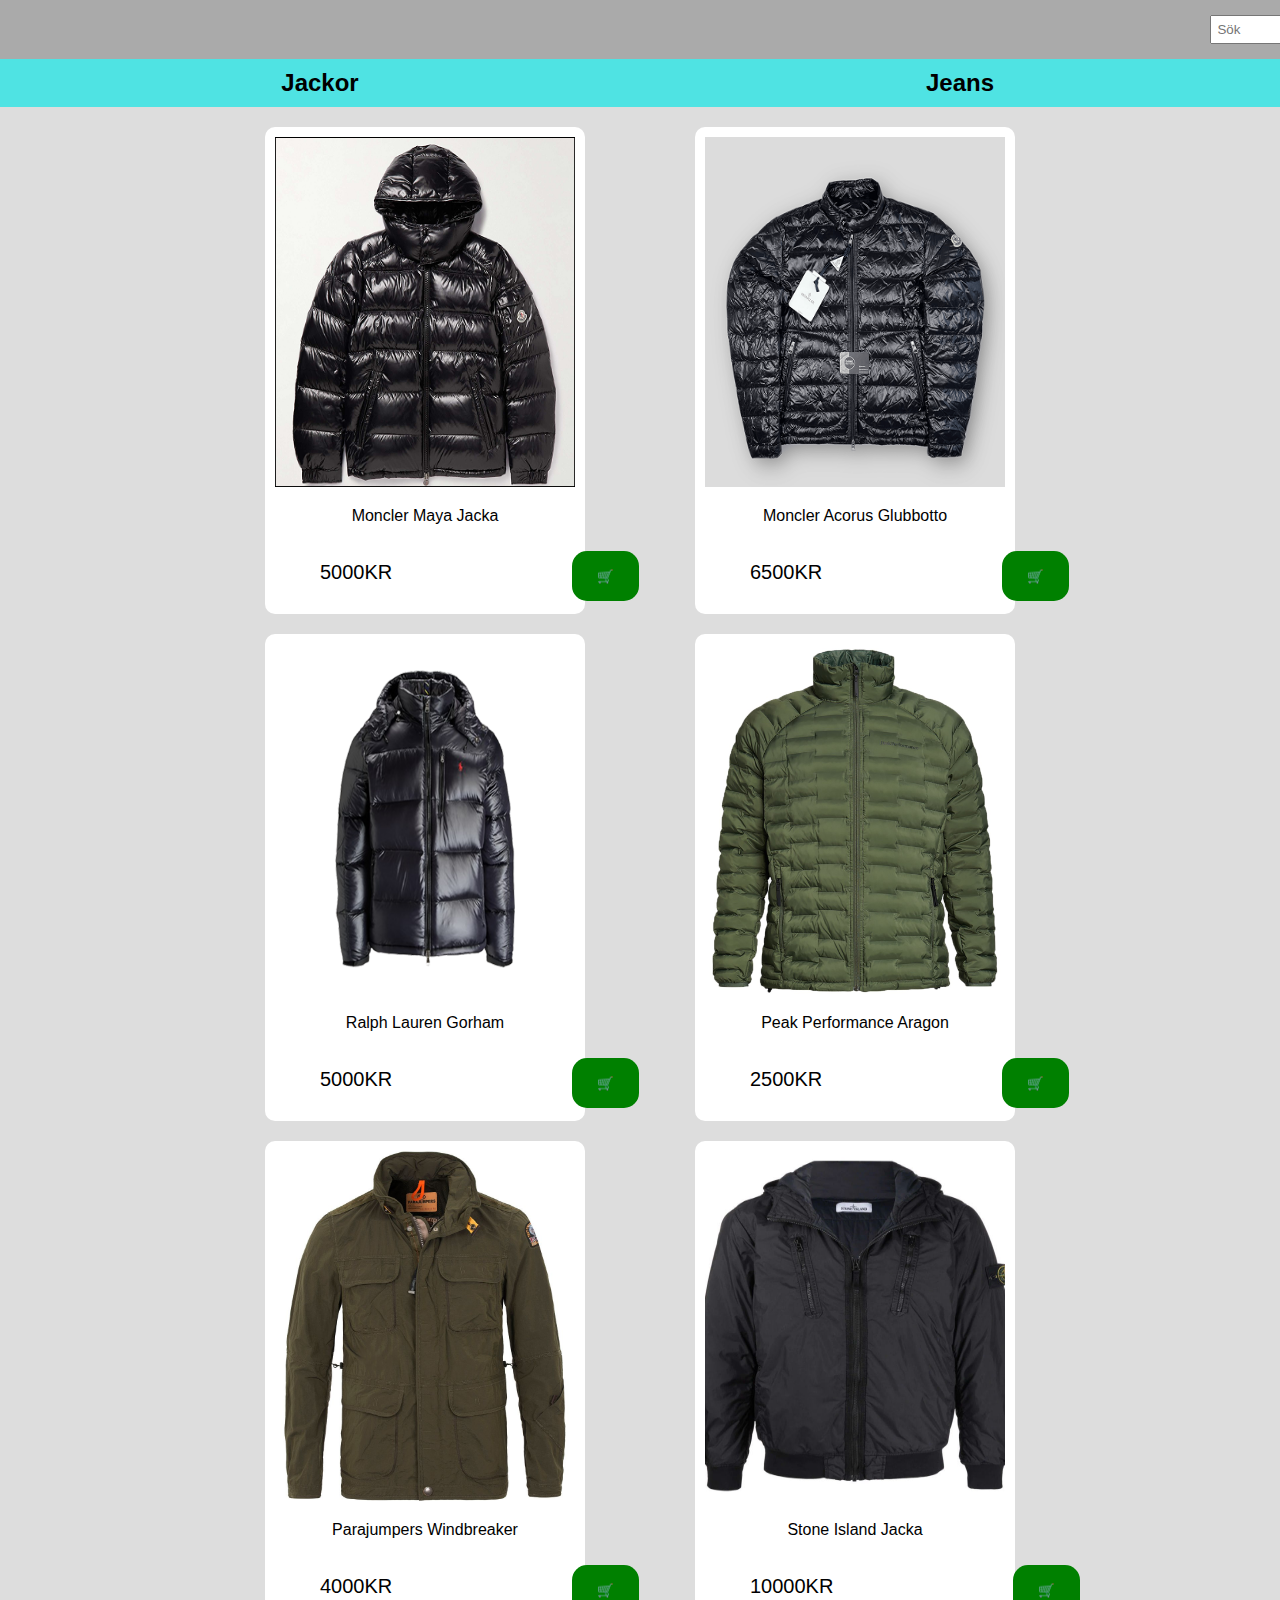
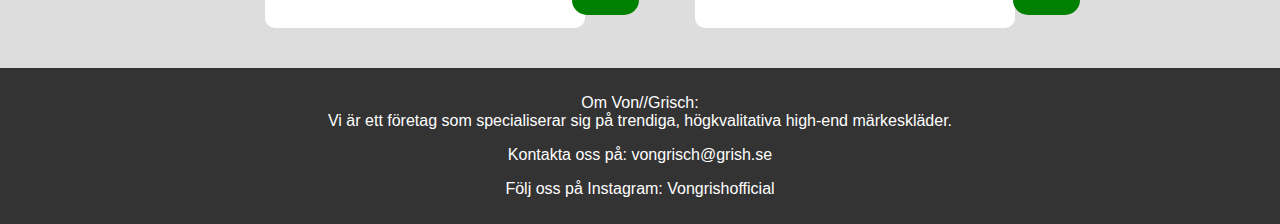
==== jackor.html @ 33792f9d "Skapat själva hemsidan lik wireframen" ====
<!DOCTYPE html>
<html lang="sv">
<head>
    <meta charset="UTF-8">
    <meta name="viewport" content="width=device-width, initial-scale=1.0">
    <title>Von//Grisch</title>
    <link rel="stylesheet" href="style.css">
    <script src="script.js"></script>
</head>
<body>
    <div class="header">
        <h1>Von//Grisch</h1>
        <input type="text" class="search-bar" placeholder="Sök">
        <button class="shopping-cart">🛒</button>
    </div>
    <div class="nav">
        <a href="jackor.html">
            <div>
                Jackor
            </div>
        </a>
        <a href="jeans.html">
            <div>
                Jeans
            </div>
        </a>
    </div>
    <div class="container">
        <div class="product">
            <img src="bilder/maya.webp" alt="Moncler Maya Jacka">
            <p>Moncler Maya Jacka</p>
            <div class="price">
                <p class="price2">5000KR</p>
                <button class="cart-button">🛒</button>
            </div>
        </div>
        <div class="product">
            <img src="bilder/moncler-acorus-giubbotto-down-jacket-black-1-33658932232451-622903252-1.webp" alt="Moncler Acorus Glubbotto">
            <p>Moncler Acorus Glubbotto</p>
            <div class="price">
                <p class="price2">6500KR</p>
                <button class="cart-button">🛒</button>
            </div>
        </div>
        <div class="product">
            <img src="bilder/polo-ralph-lauren-the-gorham-glossed-down-jacket-2563441277-removebg-preview-1.webp" alt="Ralph Lauren Gorham">
            <p>Ralph Lauren Gorham</p>
            <div class="price">
                 <p class="price2">5000KR</p>
                <button class="cart-button">🛒</button>
            </div>
        </div>
        <div class="product">
            <img src="bilder/ppargon.webp" alt="Ralph Lauren Gorham">
            <p>Peak Performance Aragon</p>
            <div class="price">
                <p class="price2">2500KR</p>
                <button class="cart-button">🛒</button>
            </div>
        </div>
        <div class="product">
            <img src="bilder/parajumpers.webp" alt="Ralph Lauren Gorham">
            <p>Parajumpers Windbreaker</p>
            <div class="price">
                <p class="price2">4000KR</p>
                <button class="cart-button">🛒</button>
            </div>
        </div>
        <div class="product">
            <img src="bilder/stoneisland.webp" alt="Stone Island">
            <p>Stone Island Jacka</p>
            <div class="price">
                <p class="price2">10000KR</p>
                <button class="cart-button">🛒</button>
            </div>
        </div>
    </div>
    <div class="footer">
        <p>Om Von//Grisch:<br>Vi är ett företag som specialiserar sig på trendiga, högkvalitativa high-end märkeskläder.</p>
        <p>Kontakta oss på: vongrisch@grish.se</p>
        <p>Följ oss på Instagram: Vongrishofficial</p>
    </div>
</body>
</html>
---- style.css ----
body {
    font-family: Arial, sans-serif;
    background-color: #ddd;
    margin: 0;
    padding: 0;
}
.header {
    background-color: #aaa;
    padding: 15px;
    display: flex;
    align-items: center;
    justify-content: center;
}
.header h1 {
    font-size: 24px;
    margin: 0;
    padding-right: 140vh;
}
.search-bar {
    padding: 5px;
    width: 200px;
    margin-right: 20px;
}
.shopping-cart {
    color: white;
    padding: 5px 10px;
    cursor: pointer;
    max-height: 35px;
}
.nav {
    display: flex;
    background: #4fe3e3;
}
.nav a {
    flex: 1;
    text-align: center;
    padding: 10px;
    font-size: 24px;
    font-weight: bold;
    background-color: #4fe3e3;
    cursor: pointer;
    text-decoration: none;
    color: inherit;
}
.nav div:hover {
    background-color: #00b7ff;
    border-radius: 10px;
}
.container {
    display: flex;
    flex-wrap: wrap;
    justify-content: center;
    gap: 20px;
    padding: 20px;
}
.product {
    background: #fff;
    padding: 10px;
    text-align: center;
    width: 300px;
    margin-left: 5vh;
    margin-right: 5vh;
    border-radius: 10px;
}

.price{
    display: flex;
    margin-left: 5vh;
    flex-direction: row;   
}

.price2{
    margin-right: 20vh;
    font-size: 20px;
}
.product img {
    width: 100%;
    height: 350px;
}
.cart-button {
    background-color: green;
    color: white;
    padding: 10px 25px;
    margin-top: 10px;
    border: none;
    cursor: pointer;
    max-height: 50px;
    border-radius: 15px;
}
.cart-button:hover{
    background-color: darkgreen;
}
.footer {
    background: #333;
    color: white;
    padding: 10px;
    text-align: center;
    margin-top: 20px;
}
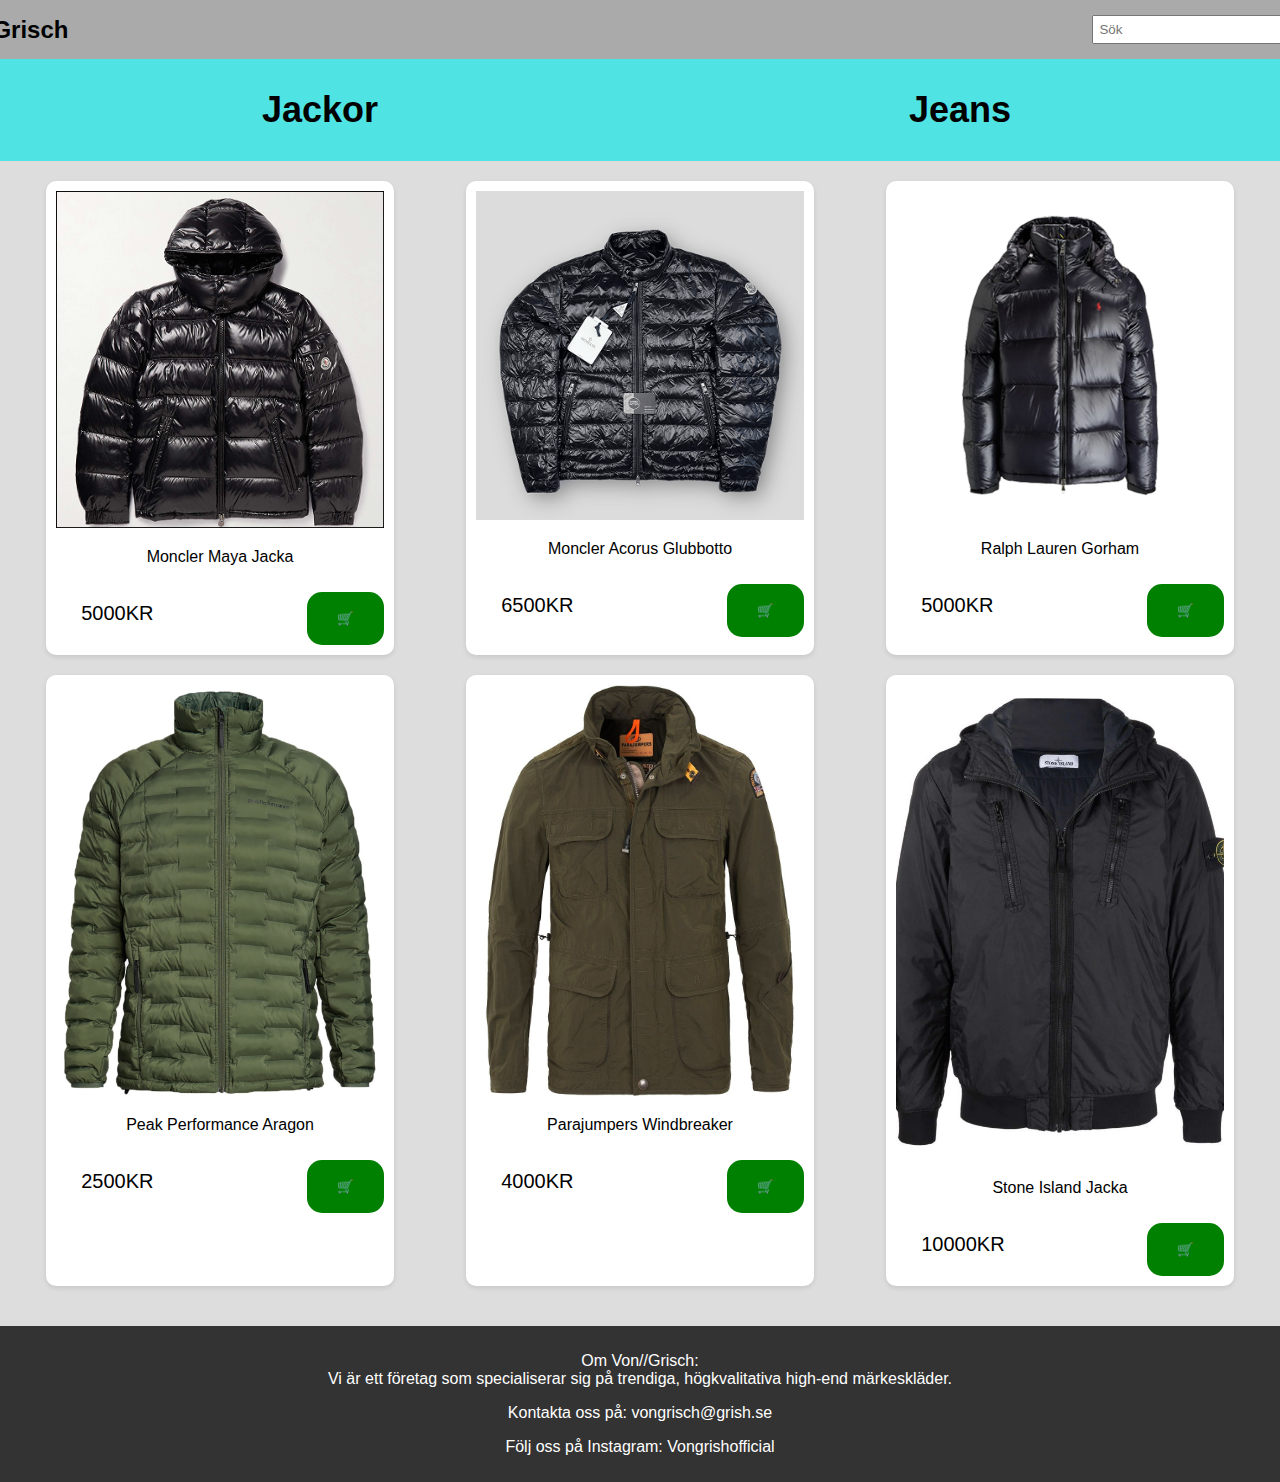
==== commit 057abedc: "Fixat en homepage för hemsidan" ====
--- a/jackor.html
+++ b/jackor.html
@@ -5,7 +5,7 @@
     <meta name="viewport" content="width=device-width, initial-scale=1.0">
     <title>Von//Grisch</title>
     <link rel="stylesheet" href="style.css">
-    <script src="script.js"></script>
+    <script defer src="script.js" type="module"></script>
 </head>
 <body>
     <div class="header">
@@ -13,21 +13,25 @@
         <input type="text" class="search-bar" placeholder="Sök">
         <button class="shopping-cart">🛒</button>
     </div>
+
+    <div class="cart-content">
+        <h2>Kundvagn</h2>
+        <ul class="product-list"></ul>
+        <h3>Totala kostnad: 0kr</h3>
+        <button id="close-button">Stäng</button>
+    </div>
+
     <div class="nav">
         <a href="jackor.html">
-            <div>
-                Jackor
-            </div>
+            <h2>Jackor</h2>
         </a>
         <a href="jeans.html">
-            <div>
-                Jeans
-            </div>
+            <h2>Jeans</h2>
         </a>
     </div>
     <div class="container">
         <div class="product">
-            <img src="bilder/maya.webp" alt="Moncler Maya Jacka">
+            <img src="img/maya.webp" alt="Moncler Maya Jacka">
             <p>Moncler Maya Jacka</p>
             <div class="price">
                 <p class="price2">5000KR</p>
@@ -35,7 +39,7 @@
             </div>
         </div>
         <div class="product">
-            <img src="bilder/moncler-acorus-giubbotto-down-jacket-black-1-33658932232451-622903252-1.webp" alt="Moncler Acorus Glubbotto">
+            <img src="img/moncler-acorus-giubbotto-down-jacket-black-1-33658932232451-622903252-1.webp" alt="Moncler Acorus Glubbotto">
             <p>Moncler Acorus Glubbotto</p>
             <div class="price">
                 <p class="price2">6500KR</p>
@@ -43,7 +47,7 @@
             </div>
         </div>
         <div class="product">
-            <img src="bilder/polo-ralph-lauren-the-gorham-glossed-down-jacket-2563441277-removebg-preview-1.webp" alt="Ralph Lauren Gorham">
+            <img src="img/polo-ralph-lauren-the-gorham-glossed-down-jacket-2563441277-removebg-preview-1.webp" alt="Ralph Lauren Gorham">
             <p>Ralph Lauren Gorham</p>
             <div class="price">
                  <p class="price2">5000KR</p>
@@ -51,7 +55,7 @@
             </div>
         </div>
         <div class="product">
-            <img src="bilder/ppargon.webp" alt="Ralph Lauren Gorham">
+            <img src="img/ppargon.webp" alt="Ralph Lauren Gorham">
             <p>Peak Performance Aragon</p>
             <div class="price">
                 <p class="price2">2500KR</p>
@@ -59,7 +63,7 @@
             </div>
         </div>
         <div class="product">
-            <img src="bilder/parajumpers.webp" alt="Ralph Lauren Gorham">
+            <img src="img/parajumpers.webp" alt="Ralph Lauren Gorham">
             <p>Parajumpers Windbreaker</p>
             <div class="price">
                 <p class="price2">4000KR</p>
@@ -67,7 +71,7 @@
             </div>
         </div>
         <div class="product">
-            <img src="bilder/stoneisland.webp" alt="Stone Island">
+            <img src="img/stoneisland.webp" alt="Stone Island">
             <p>Stone Island Jacka</p>
             <div class="price">
                 <p class="price2">10000KR</p>
--- a/style.css
+++ b/style.css
@@ -15,7 +15,7 @@
 .header h1 {
     font-size: 24px;
     margin: 0;
-    padding-right: 140vh;
+    padding-right: 80vw;
 }
 .search-bar {
     padding: 5px;
@@ -28,14 +28,18 @@
     cursor: pointer;
     max-height: 35px;
 }
+.product-list{
+    display: flex;
+    flex-wrap: wrap;
+}
 .nav {
     display: flex;
+    flex-wrap: wrap;
     background: #4fe3e3;
 }
 .nav a {
     flex: 1;
     text-align: center;
-    padding: 10px;
     font-size: 24px;
     font-weight: bold;
     background-color: #4fe3e3;
@@ -43,49 +47,65 @@
     text-decoration: none;
     color: inherit;
 }
-.nav div:hover {
+.nav a:hover {
     background-color: #00b7ff;
     border-radius: 10px;
 }
+.cart-content {
+    background: white; 
+    padding: 15px; 
+    border: 1px solid #ccc; 
+    position: fixed; 
+    top: 50px; 
+    right: 20px; 
+    width: 300px;
+}
 .container {
-    display: flex;
-    flex-wrap: wrap;
-    justify-content: center;
+    display: grid;
+    grid-template-columns: repeat(3, minmax(300px, 1fr));
+    grid-template-rows: repeat(auto-fit, minmax(300px, 1fr));
     gap: 20px;
     padding: 20px;
+}
+.menu {
+    text-align: center;
+    padding: 5vw;
 }
 .product {
     background: #fff;
     padding: 10px;
     text-align: center;
-    width: 300px;
-    margin-left: 5vh;
-    margin-right: 5vh;
+    width: auto;
+    margin-left: 2vw;
+    margin-right: 2vw;
     border-radius: 10px;
+    box-shadow: 0 2px 5px rgba(0, 0, 0, 0.1);
 }
 
 .price{
     display: flex;
-    margin-left: 5vh;
+    margin-left: 2vw;
     flex-direction: row;   
+    justify-content: space-between;
 }
 
 .price2{
-    margin-right: 20vh;
+    margin-right: 3vw;
     font-size: 20px;
 }
 .product img {
     width: 100%;
-    height: 350px;
+    height: auto;
+    object-fit: cover;
 }
 .cart-button {
     background-color: green;
     color: white;
-    padding: 10px 25px;
+    padding: 10px 30px;
     margin-top: 10px;
     border: none;
     cursor: pointer;
-    max-height: 50px;
+
     border-radius: 15px;
 }
 .cart-button:hover{
@@ -98,3 +118,6 @@
     text-align: center;
     margin-top: 20px;
 }
+.homepic{
+    width: 60%;
+}